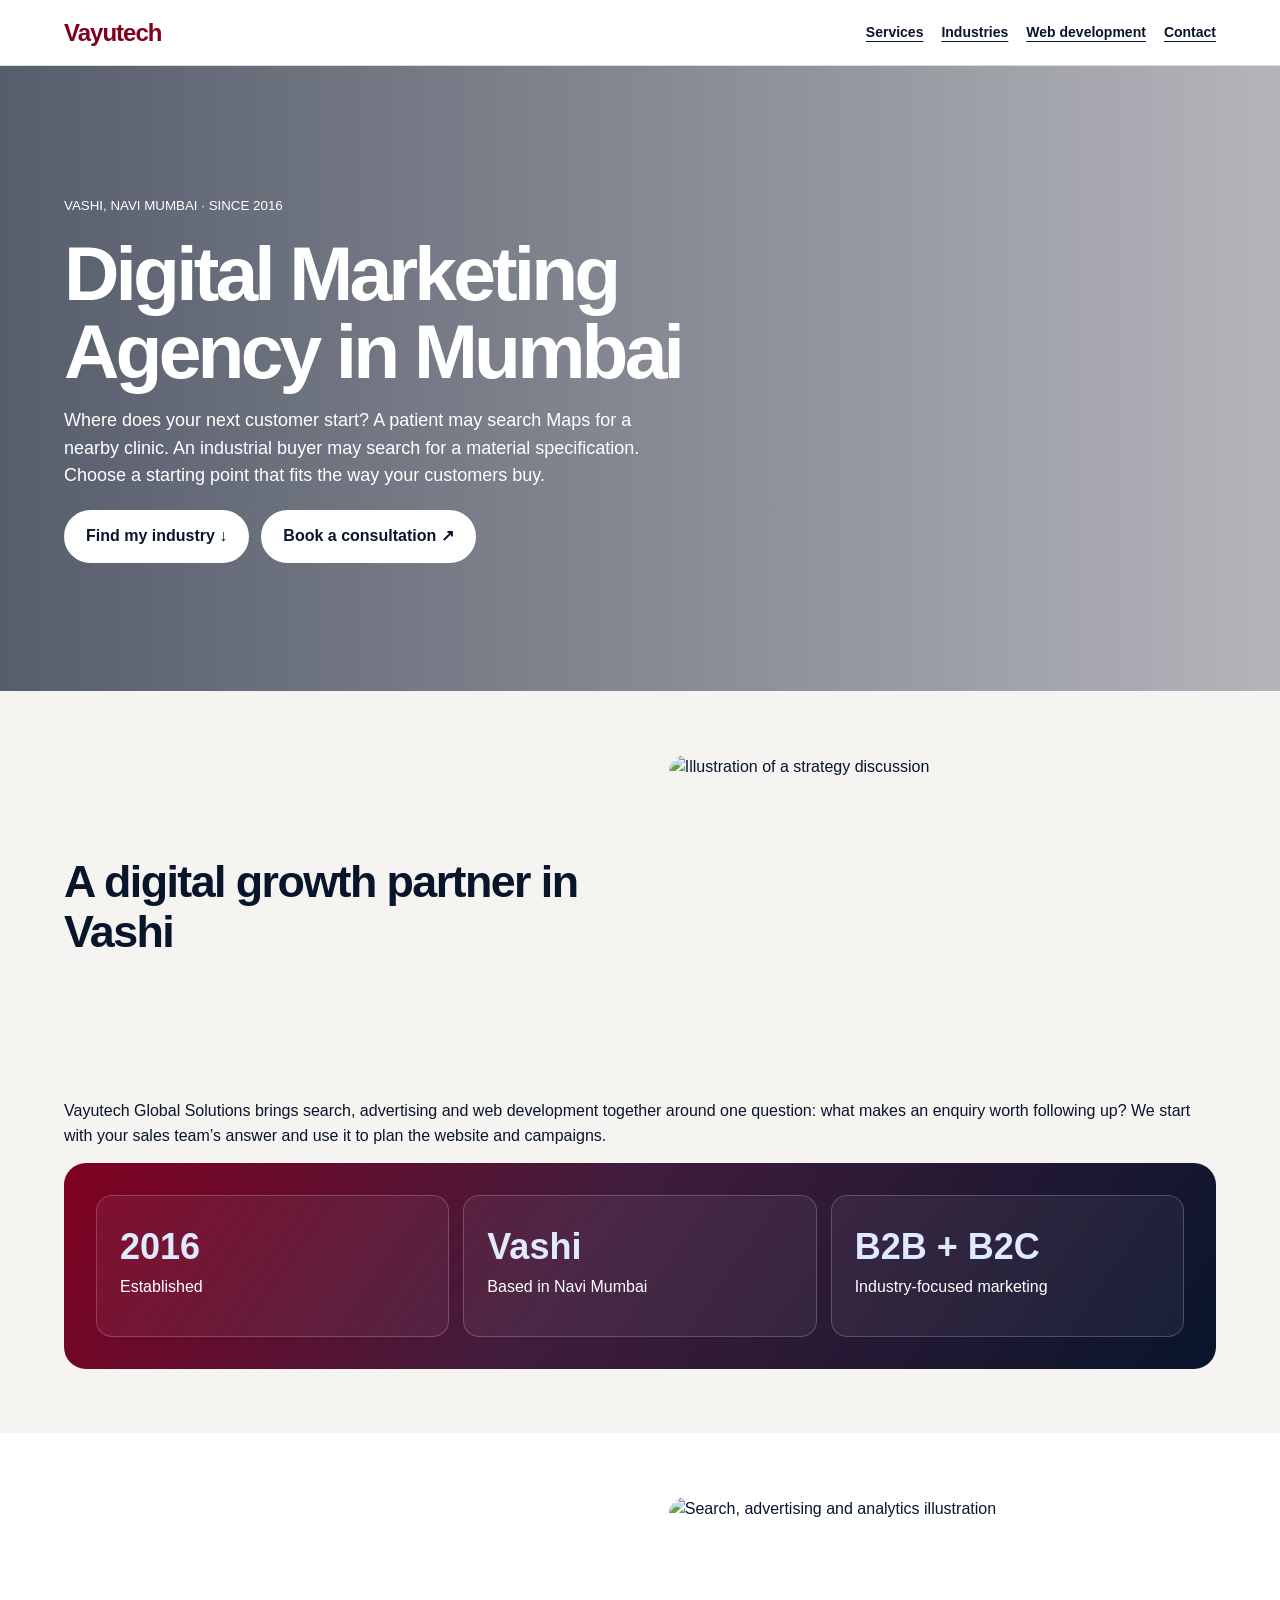
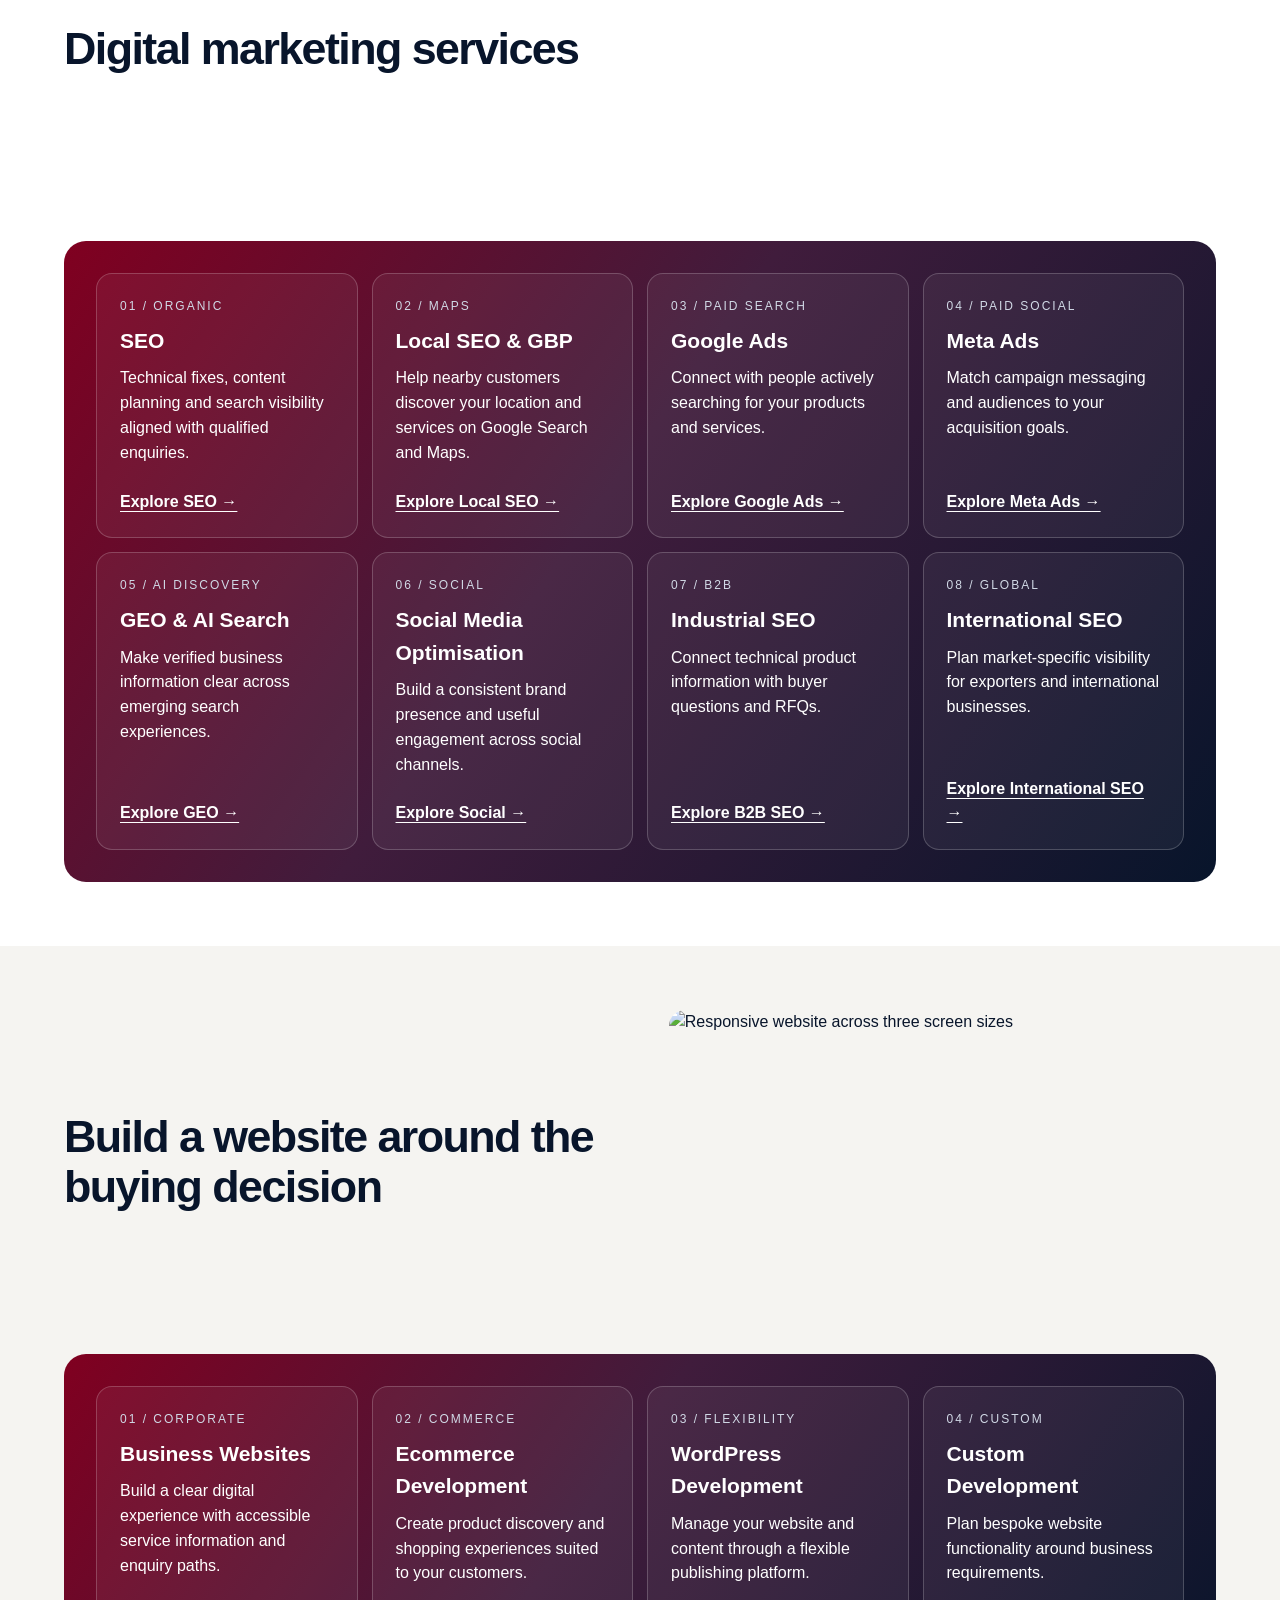
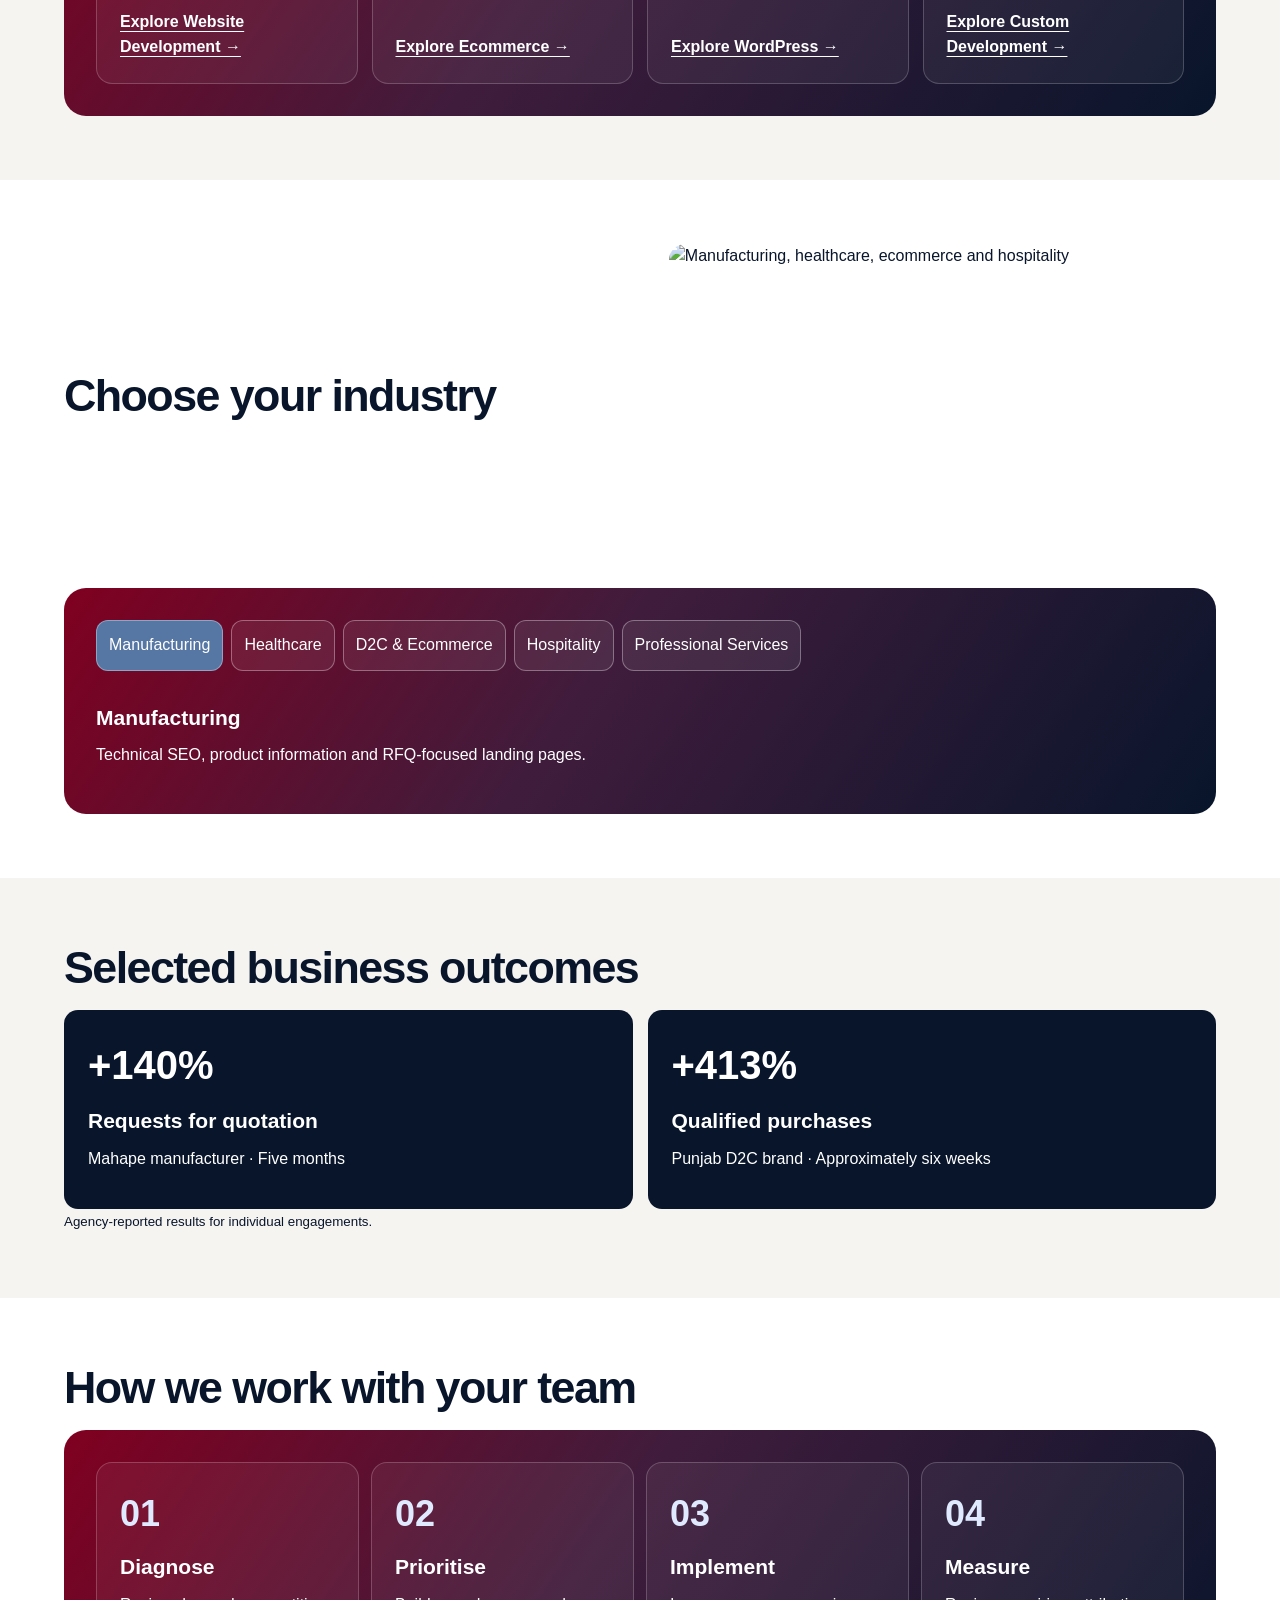
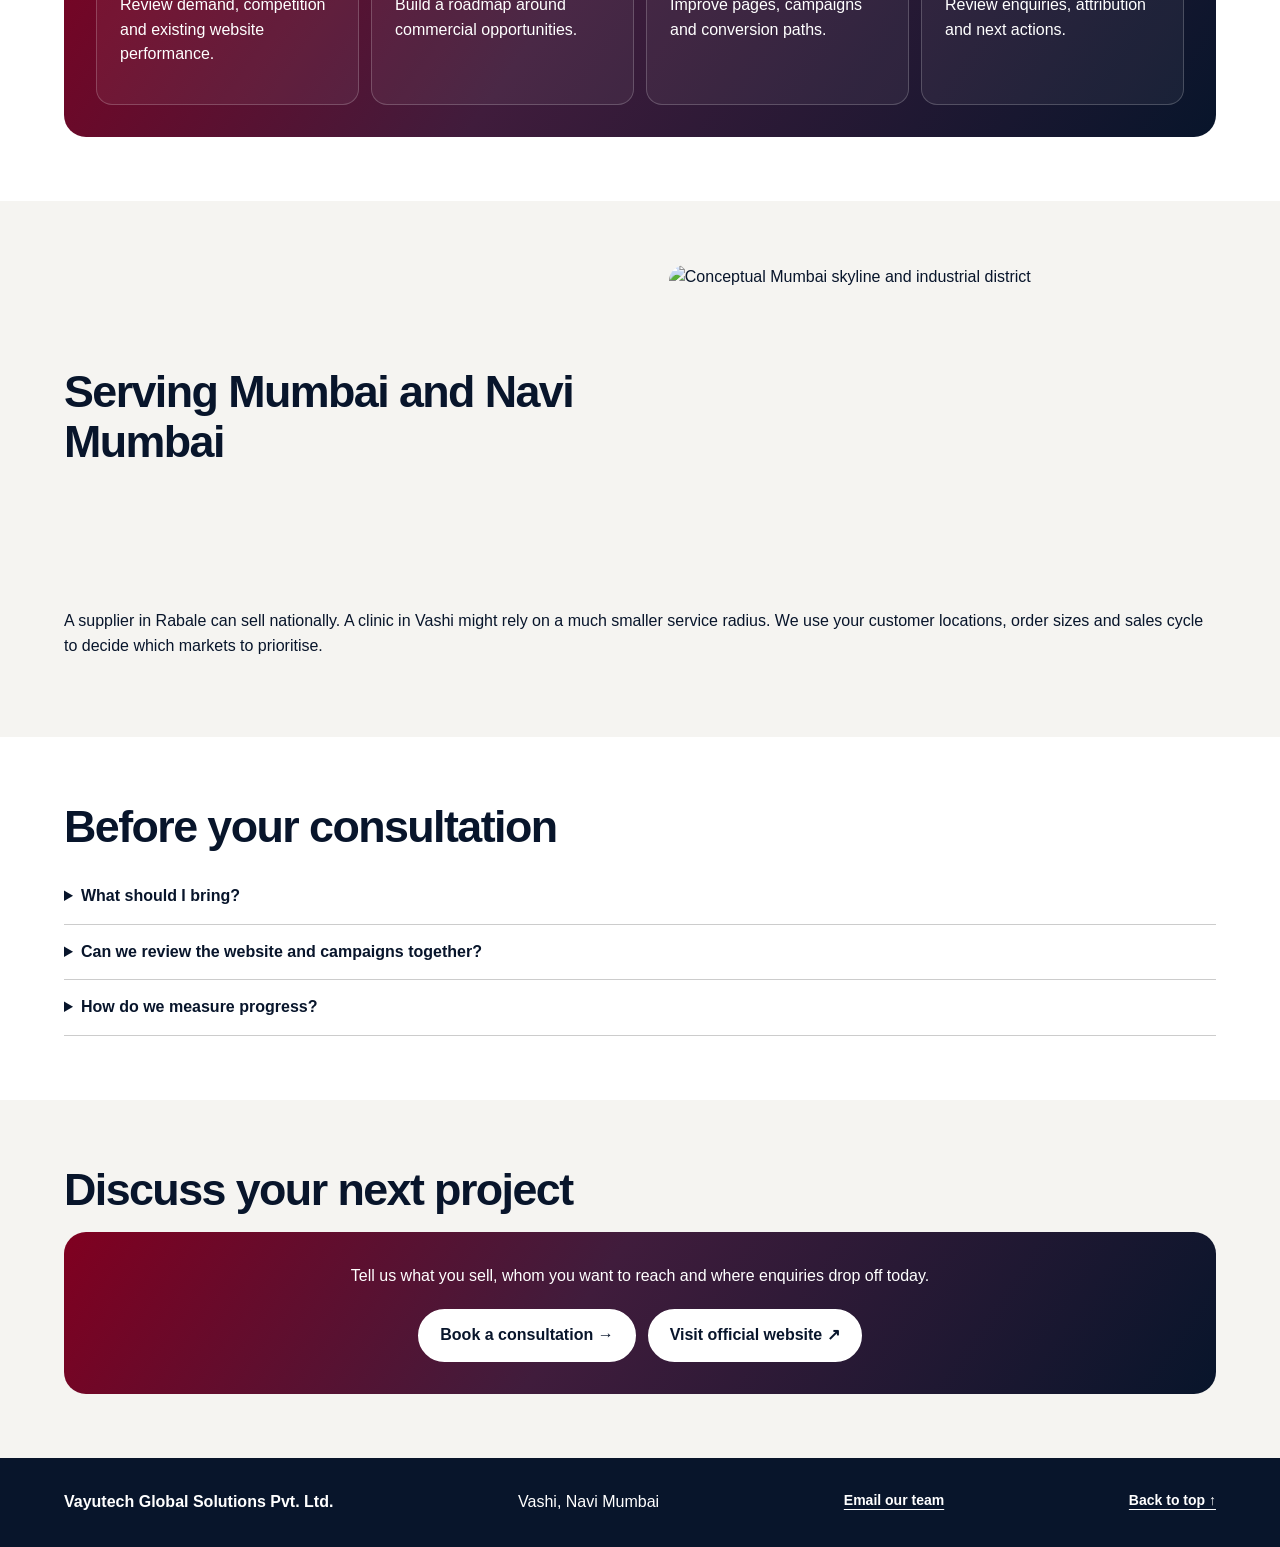
==== index.html @ dc941e93 "Add files via upload" ====
<!doctype html><html lang="en-IN"><head><meta charset="utf-8"><meta name="viewport" content="width=device-width,initial-scale=1"><title>Digital Marketing Agency in Mumbai | Vayutech Business Guide</title><meta name="description" content="Choose SEO, local search, paid campaigns or website development for your Mumbai business. Explore a practical industry guide from Vayutech in Vashi."><link rel="canonical" href="https://vayutech-global-solutions.github.io/digital-marketing-agency-mumbai/"><meta property="og:type" content="website"><meta property="og:url" content="https://vayutech-global-solutions.github.io/digital-marketing-agency-mumbai/"><meta property="og:title" content="Digital Marketing Agency in Mumbai | Vayutech Business Guide"><meta property="og:description" content="Choose SEO, local search, paid campaigns or website development for your Mumbai business. Explore a practical industry guide from Vayutech in Vashi."><meta property="og:image" content="https://vayutech-global-solutions.github.io/digital-marketing-agency-mumbai/assets/skyline.webp"><link rel="stylesheet" href="style.css"><script type="application/ld+json">{"@context": "https://schema.org", "@graph": [{"@type": "Organization", "@id": "https://vayutechsolutions.com/#organization", "name": "Vayutech Global Solutions Pvt. Ltd.", "url": "https://vayutechsolutions.com/", "foundingDate": "2016"}, {"@type": "WebSite", "url": "https://vayutech-global-solutions.github.io/digital-marketing-agency-mumbai/", "name": "Vayutech Mumbai Business Guide", "publisher": {"@id": "https://vayutechsolutions.com/#organization"}}, {"@type": "Service", "name": "Digital marketing services", "provider": {"@id": "https://vayutechsolutions.com/#organization"}, "areaServed": ["Mumbai", "Navi Mumbai"]}]}</script><script defer src="main.js"></script></head><body id="top"><a class="skip" href="#main">Skip to content</a><header><div class="wrap nav"><a class="brand" href="#top">Vayutech</a><nav aria-label="Main navigation"><a href="#services">Services</a><a href="#industries">Industries</a><a href="#web">Web development</a><a href="#contact">Contact</a></nav></div></header><main id="main"><section class="hero"><div class="wrap"><small>VASHI, NAVI MUMBAI · SINCE 2016</small><h1>Digital Marketing Agency in Mumbai</h1><p>Where does your next customer start? A patient may search Maps for a nearby clinic. An industrial buyer may search for a material specification. Choose a starting point that fits the way your customers buy.</p><div class="actions"><a class="btn" href="#industries">Find my industry ↓</a><a class="btn" href="https://vayutechsolutions.com/contact/">Book a consultation ↗</a></div></div></section><section id="about"><div class="wrap"><div class="split"><h2>A digital growth partner in Vashi</h2><img class="photo" loading="lazy" src="assets/people.webp" alt="Illustration of a strategy discussion"></div><p>Vayutech Global Solutions brings search, advertising and web development together around one question: what makes an enquiry worth following up? We start with your sales team’s answer and use it to plan the website and campaigns.</p><div class="shell"><div class="grid"><div class="card"><span class="num" data-year="2016">2016</span><p>Established</p></div><div class="card"><span class="num">Vashi</span><p>Based in Navi Mumbai</p></div><div class="card"><span class="num">B2B + B2C</span><p>Industry-focused marketing</p></div></div></div></div></section><section id="services"><div class="wrap"><div class="split"><h2>Digital marketing services</h2><img class="photo" loading="lazy" src="assets/search.webp" alt="Search, advertising and analytics illustration"></div><div class="shell"><div class="grid"><article class="card"><span class="tag">01 / ORGANIC</span><h3>SEO</h3><p>Technical fixes, content planning and search visibility aligned with qualified enquiries.</p><a href="https://vayutechsolutions.com/seo-company-in-mumbai/" target="_blank" rel="noopener">Explore SEO →</a></article><article class="card"><span class="tag">02 / MAPS</span><h3>Local SEO &amp; GBP</h3><p>Help nearby customers discover your location and services on Google Search and Maps.</p><a href="https://vayutechsolutions.com/local-seo-company-in-mumbai/" target="_blank" rel="noopener">Explore Local SEO →</a></article><article class="card"><span class="tag">03 / PAID SEARCH</span><h3>Google Ads</h3><p>Connect with people actively searching for your products and services.</p><a href="https://vayutechsolutions.com/google-ads-agency-in-mumbai/" target="_blank" rel="noopener">Explore Google Ads →</a></article><article class="card"><span class="tag">04 / PAID SOCIAL</span><h3>Meta Ads</h3><p>Match campaign messaging and audiences to your acquisition goals.</p><a href="https://vayutechsolutions.com/meta-ads-agency-in-mumbai/" target="_blank" rel="noopener">Explore Meta Ads →</a></article><article class="card"><span class="tag">05 / AI DISCOVERY</span><h3>GEO &amp; AI Search</h3><p>Make verified business information clear across emerging search experiences.</p><a href="https://vayutechsolutions.com/geo-agency-in-mumbai/" target="_blank" rel="noopener">Explore GEO →</a></article><article class="card"><span class="tag">06 / SOCIAL</span><h3>Social Media Optimisation</h3><p>Build a consistent brand presence and useful engagement across social channels.</p><a href="https://vayutechsolutions.com/social-media-optimisation-agency-in-mumbai/" target="_blank" rel="noopener">Explore Social →</a></article><article class="card"><span class="tag">07 / B2B</span><h3>Industrial SEO</h3><p>Connect technical product information with buyer questions and RFQs.</p><a href="https://vayutechsolutions.com/b2b-seo-company-in-mumbai/" target="_blank" rel="noopener">Explore B2B SEO →</a></article><article class="card"><span class="tag">08 / GLOBAL</span><h3>International SEO</h3><p>Plan market-specific visibility for exporters and international businesses.</p><a href="https://vayutechsolutions.com/international-seo-company-in-mumbai/" target="_blank" rel="noopener">Explore International SEO →</a></article></div></div></div></section><section id="web"><div class="wrap"><div class="split"><h2>Build a website around the buying decision</h2><img class="photo" loading="lazy" src="assets/web.webp" alt="Responsive website across three screen sizes"></div><div class="shell"><div class="grid"><article class="card"><span class="tag">01 / CORPORATE</span><h3>Business Websites</h3><p>Build a clear digital experience with accessible service information and enquiry paths.</p><a href="https://vayutechsolutions.com/website-development-company-in-mumbai/" target="_blank" rel="noopener">Explore Website Development →</a></article><article class="card"><span class="tag">02 / COMMERCE</span><h3>Ecommerce Development</h3><p>Create product discovery and shopping experiences suited to your customers.</p><a href="https://vayutechsolutions.com/ecommerce-website-development-company-mumbai/" target="_blank" rel="noopener">Explore Ecommerce →</a></article><article class="card"><span class="tag">03 / FLEXIBILITY</span><h3>WordPress Development</h3><p>Manage your website and content through a flexible publishing platform.</p><a href="https://vayutechsolutions.com/wordpress-website-development-company-mumbai/" target="_blank" rel="noopener">Explore WordPress →</a></article><article class="card"><span class="tag">04 / CUSTOM</span><h3>Custom Development</h3><p>Plan bespoke website functionality around business requirements.</p><a href="https://vayutechsolutions.com/custom-website-development-company-mumbai/" target="_blank" rel="noopener">Explore Custom Development →</a></article></div></div></div></section><section id="industries"><div class="wrap"><div class="split"><h2>Choose your industry</h2><img class="photo" loading="lazy" src="assets/industry.webp" alt="Manufacturing, healthcare, ecommerce and hospitality"></div><section class="shell"><div class="tabs"><button type="button" aria-pressed="true" data-i="0">Manufacturing</button><button type="button" aria-pressed="false" data-i="1">Healthcare</button><button type="button" aria-pressed="false" data-i="2">D2C &amp; Ecommerce</button><button type="button" aria-pressed="false" data-i="3">Hospitality</button><button type="button" aria-pressed="false" data-i="4">Professional Services</button></div><div class="panel" aria-live="polite"><h3 id="heading">Manufacturing</h3><p id="detail">Technical SEO, product information and RFQ-focused landing pages.</p></div></section></div></section><section id="results"><div class="wrap"><h2>Selected business outcomes</h2><div class="results"><article><strong>+140%</strong><h3>Requests for quotation</h3><p>Mahape manufacturer · Five months</p></article><article><strong>+413%</strong><h3>Qualified purchases</h3><p>Punjab D2C brand · Approximately six weeks</p></article></div><small>Agency-reported results for individual engagements.</small></div></section><section id="process"><div class="wrap"><h2>How we work with your team</h2><div class="shell"><div class="steps"><div class="card"><span class="num">01</span><h3>Diagnose</h3><p>Review demand, competition and existing website performance.</p></div><div class="card"><span class="num">02</span><h3>Prioritise</h3><p>Build a roadmap around commercial opportunities.</p></div><div class="card"><span class="num">03</span><h3>Implement</h3><p>Improve pages, campaigns and conversion paths.</p></div><div class="card"><span class="num">04</span><h3>Measure</h3><p>Review enquiries, attribution and next actions.</p></div></div></div></div></section><section id="local"><div class="wrap"><div class="split"><h2>Serving Mumbai and Navi Mumbai</h2><img class="photo" loading="lazy" src="assets/region.webp" alt="Conceptual Mumbai skyline and industrial district"></div><p>A supplier in Rabale can sell nationally. A clinic in Vashi might rely on a much smaller service radius. We use your customer locations, order sizes and sales cycle to decide which markets to prioritise.</p></div></section><section id="faq"><div class="wrap"><h2>Before your consultation</h2><details><summary>What should I bring?</summary><p>Your website, target market and examples of good and poor enquiries help us identify gaps in your current approach.</p></details><details><summary>Can we review the website and campaigns together?</summary><p>Yes. We can trace a customer journey from the first search to the landing page, enquiry form and sales follow-up.</p></details><details><summary>How do we measure progress?</summary><p>Agree a baseline and timeframe. Track booked appointments, qualified RFQs or purchases alongside channel costs.</p></details></div></section><section id="contact"><div class="wrap"><h2>Discuss your next project</h2><div class="shell closing"><p>Tell us what you sell, whom you want to reach and where enquiries drop off today.</p><div class="actions"><a class="btn" href="https://vayutechsolutions.com/contact/">Book a consultation →</a><a class="btn" href="https://vayutechsolutions.com/">Visit official website ↗</a></div></div></div></section></main><footer><div class="wrap"><b>Vayutech Global Solutions Pvt. Ltd.</b><span>Vashi, Navi Mumbai</span><a href="mailto:info@vayutechsolutions.com">Email our team</a><a href="#top">Back to top ↑</a></div></footer></body></html>
---- style.css ----
*{box-sizing:border-box}body{margin:0;font:16px/1.55 Arial,sans-serif;color:#fff}.shell{padding:clamp(16px,3vw,32px);border-radius:22px;background:linear-gradient(125deg,#800020,#401c3c 45%,#08152b);overflow:hidden}.grid{display:grid;grid-template-columns:repeat(auto-fit,minmax(min(100%,230px),1fr));gap:14px}.card{padding:23px;border:1px solid #ffffff33;background:#ffffff0e;border-radius:16px;transition:transform .25s,background .25s;display:flex;flex-direction:column}.card:hover,.card:focus-within{transform:translateY(-4px);background:#5676a344}.num{font-size:36px;font-weight:800;color:#e0eaff}.tag{font-size:12px;letter-spacing:2px;color:#d1d9e6}h3{font-size:21px;margin:9px 0}p{margin:0 0 14px;color:#e5e9f1}a{color:white;font-weight:bold;text-underline-offset:4px}.card a{margin-top:auto}a:focus-visible,button:focus-visible{outline:3px solid #fff;outline-offset:3px}button{font:inherit;color:#fff;background:#ffffff12;border:1px solid #ffffff55;border-radius:12px;padding:12px;cursor:pointer}button[aria-pressed=true]{background:#5676a3}.tabs{display:flex;flex-wrap:wrap;gap:8px}.panel{padding:22px 0 0}.cta{text-align:center;padding:36px}.cta a{display:inline-block;background:white;color:#08152b;padding:12px 22px;border-radius:10px;text-decoration:none}.steps{display:grid;grid-template-columns:repeat(auto-fit,minmax(min(100%,180px),1fr));gap:12px}@media(prefers-reduced-motion:reduce){*{transition:none!important;animation:none!important}}
:root{--navy:#08152b;--wine:#800020;--wash:#f5f4f1}html{scroll-behavior:smooth;scroll-padding-top:85px}body{color:var(--navy);font-family:Inter,Arial,sans-serif}body>header{position:sticky;top:0;background:white;z-index:4;box-shadow:0 1px 0 #ddd}.wrap{width:min(1160px,90%);margin:auto}.nav,nav,.actions{display:flex;align-items:center;gap:18px;flex-wrap:wrap}.nav{justify-content:space-between;padding:14px 0}.brand{color:var(--wine);font-size:24px;letter-spacing:-1px;text-decoration:none;font-weight:900}nav a,footer a{font-size:14px;color:inherit}.hero{background:linear-gradient(90deg,#091328af,#10112450),url(assets/skyline.webp) center/cover;color:white;padding:clamp(65px,10vw,150px) 0}.hero h1{max-width:800px;font-size:clamp(44px,6vw,83px);line-height:1.02;letter-spacing:-.05em;margin:16px 0}.hero p{max-width:620px;font-size:18px}.actions{gap:12px;margin:20px 0 0}.btn,.cta a{display:inline-block;background:white;color:var(--navy);border:2px solid white;border-radius:30px;text-decoration:none;padding:12px 20px}.btn:hover,.btn:focus-visible,.cta a:hover{background:linear-gradient(120deg,#800020,#08152b);color:white}main>section:not(.hero){padding:clamp(36px,5vw,70px) 0}main>section:nth-child(even){background:var(--wash)}h2{font-size:clamp(28px,3.5vw,46px);line-height:1.12;letter-spacing:-.035em;margin:0 0 18px}p{color:inherit}.shell{color:white}.split{display:grid;grid-template-columns:1fr 1fr;align-items:center;gap:5%;margin-bottom:24px}.photo{width:100%;height:clamp(200px,25vw,340px);object-fit:cover;border-radius:16px}.shell .grid{grid-template-columns:repeat(4,minmax(0,1fr))}.shell .grid:has(>:last-child:nth-child(3)){grid-template-columns:repeat(3,1fr)}.shell .card a{padding-top:10px}.results{display:flex;flex-wrap:wrap;gap:15px}.results article{flex:1 1 220px;background:#08152b;color:white;padding:24px;border-radius:14px}.results strong{font-size:40px}summary{cursor:pointer;font-weight:bold}details{padding:15px 0;border-bottom:1px solid #ccc}details p{margin-top:12px}.closing{text-align:center}.closing .actions{justify-content:center}footer{background:var(--navy);color:white;padding:32px 0}footer .wrap{display:flex;justify-content:space-between;gap:18px;flex-wrap:wrap}.skip{position:fixed;left:1rem;top:-100px;background:white;color:#08152b;padding:10px;z-index:5}.skip:focus{top:5px}a:focus-visible,summary:focus-visible{outline:3px solid #648abd;outline-offset:3px}@media(max-width:900px){.shell .grid{grid-template-columns:repeat(2,minmax(0,1fr))}}@media(max-width:620px){body>header{position:static}.nav{gap:6px}nav{gap:12px}.split,.shell .grid,.shell .grid:has(>:last-child:nth-child(3)){grid-template-columns:1fr}.split{gap:15px}.hero{background-position:65% center}}@media(prefers-reduced-motion:reduce){html{scroll-behavior:auto}}
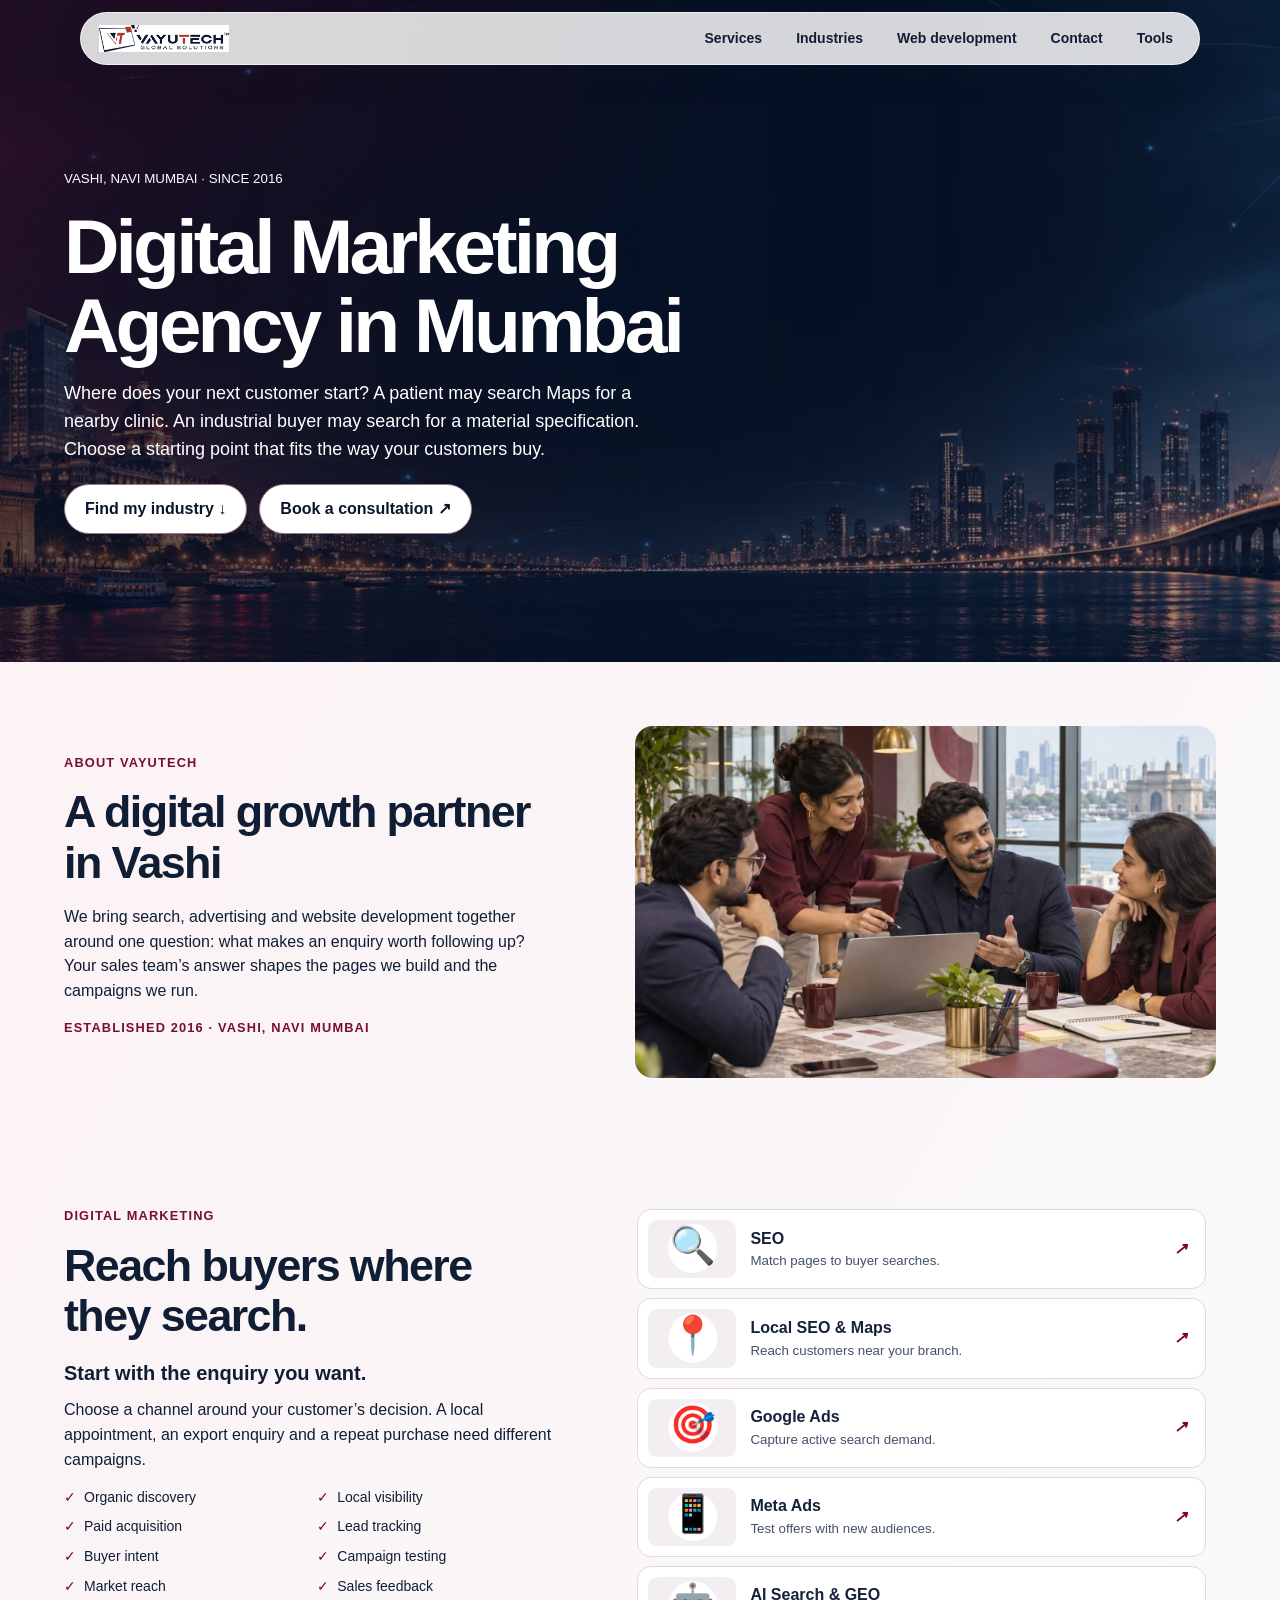
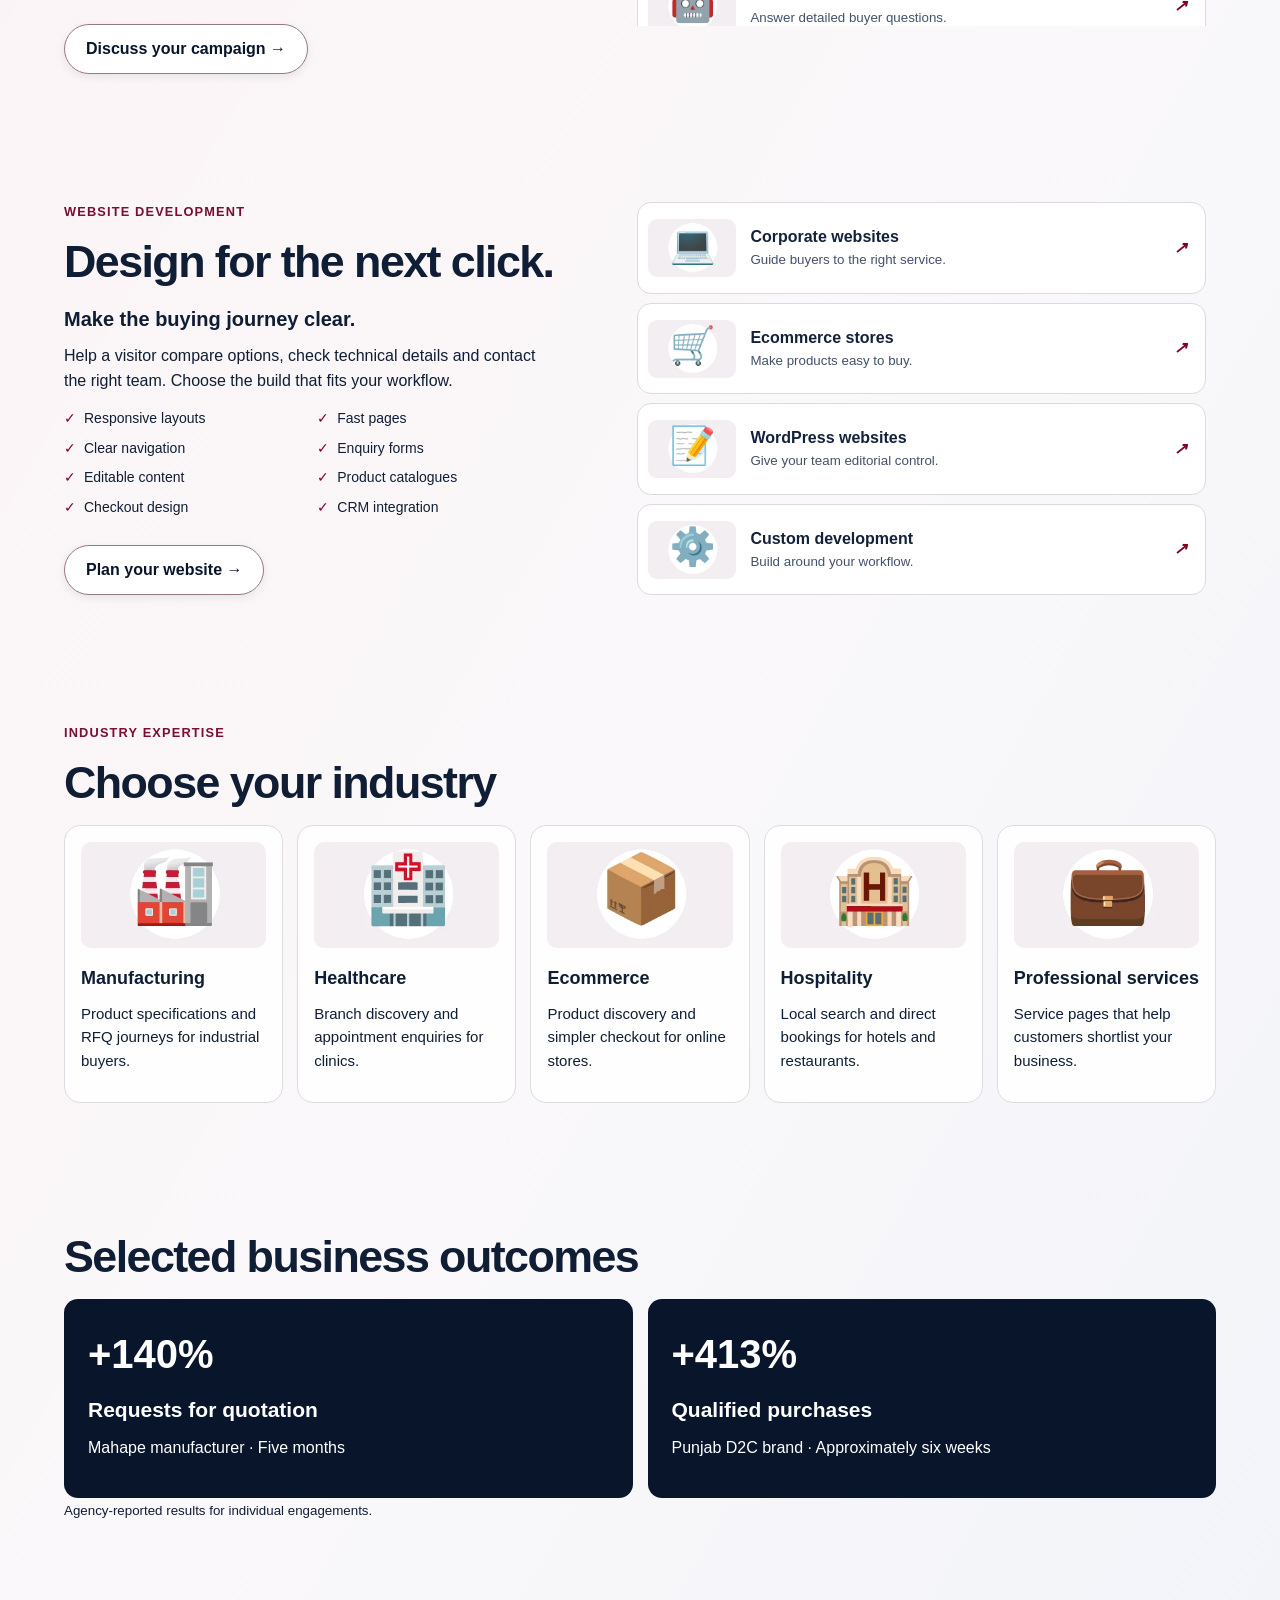
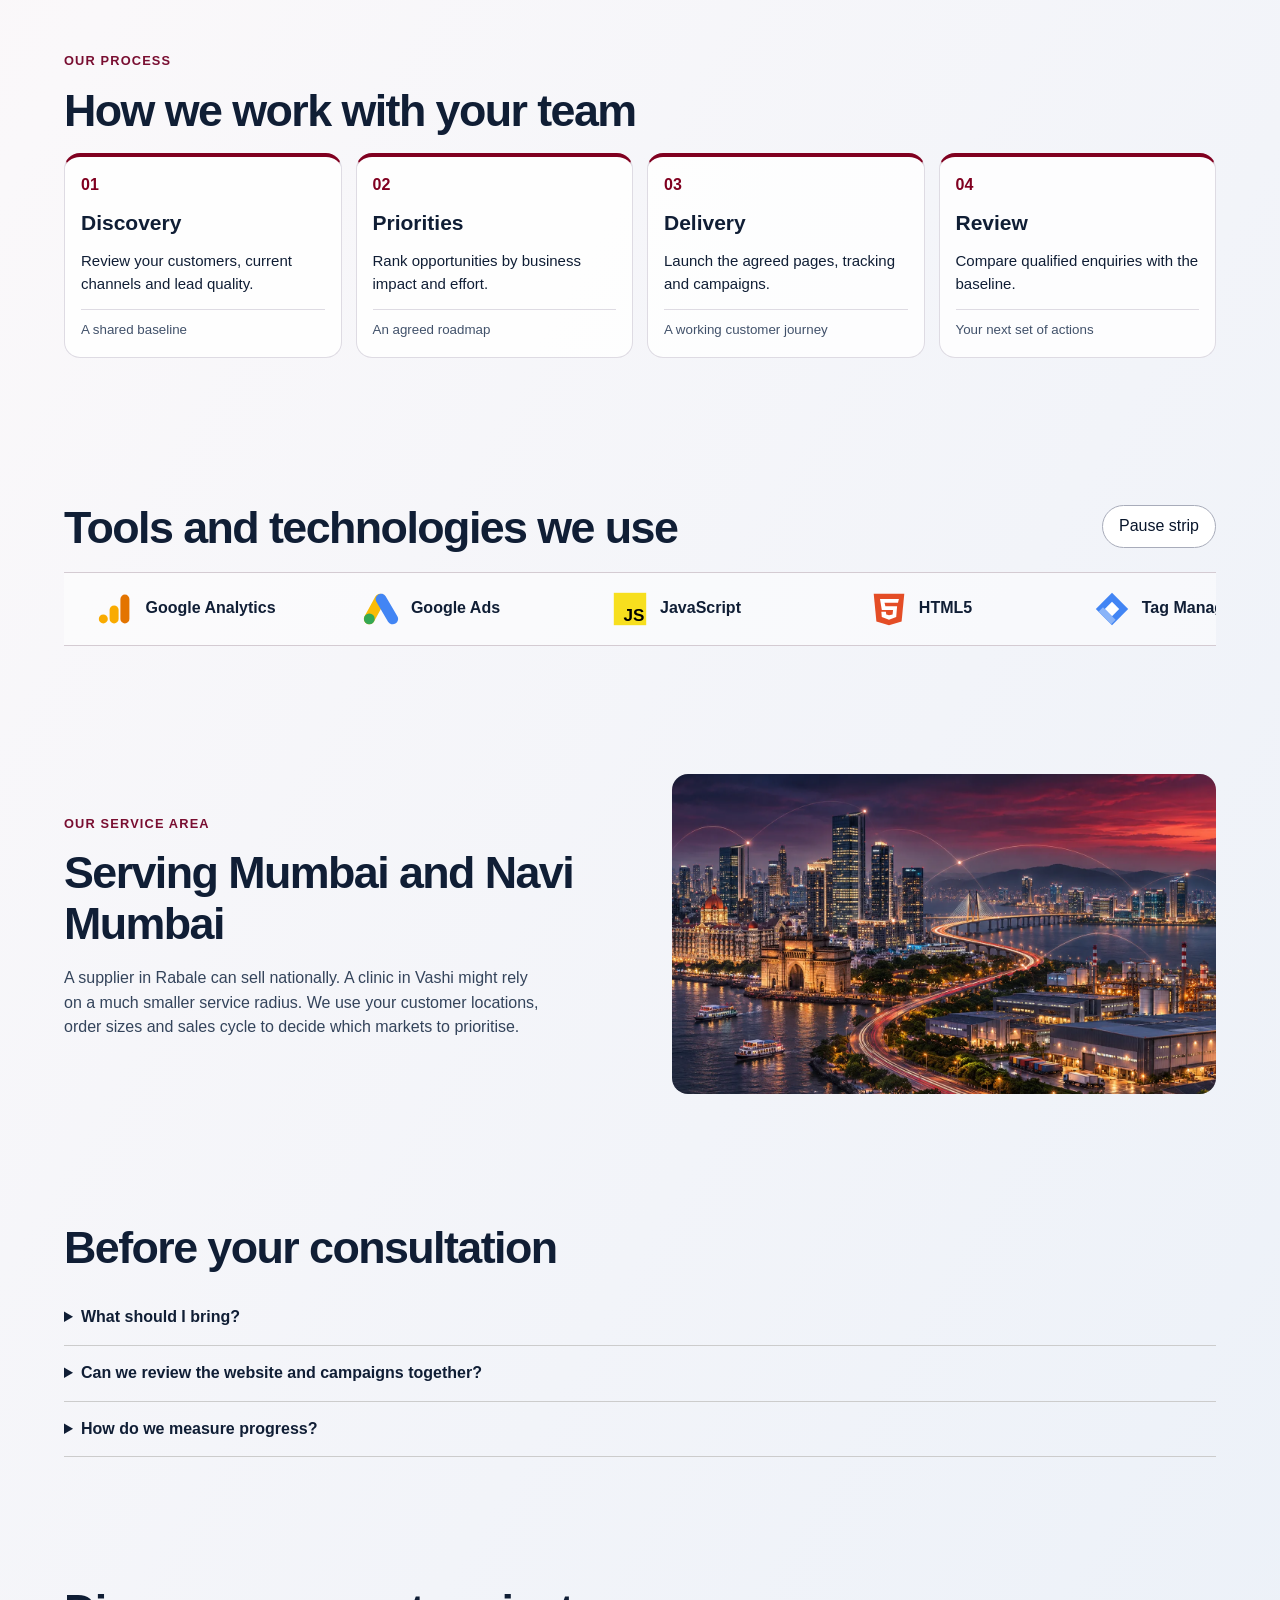
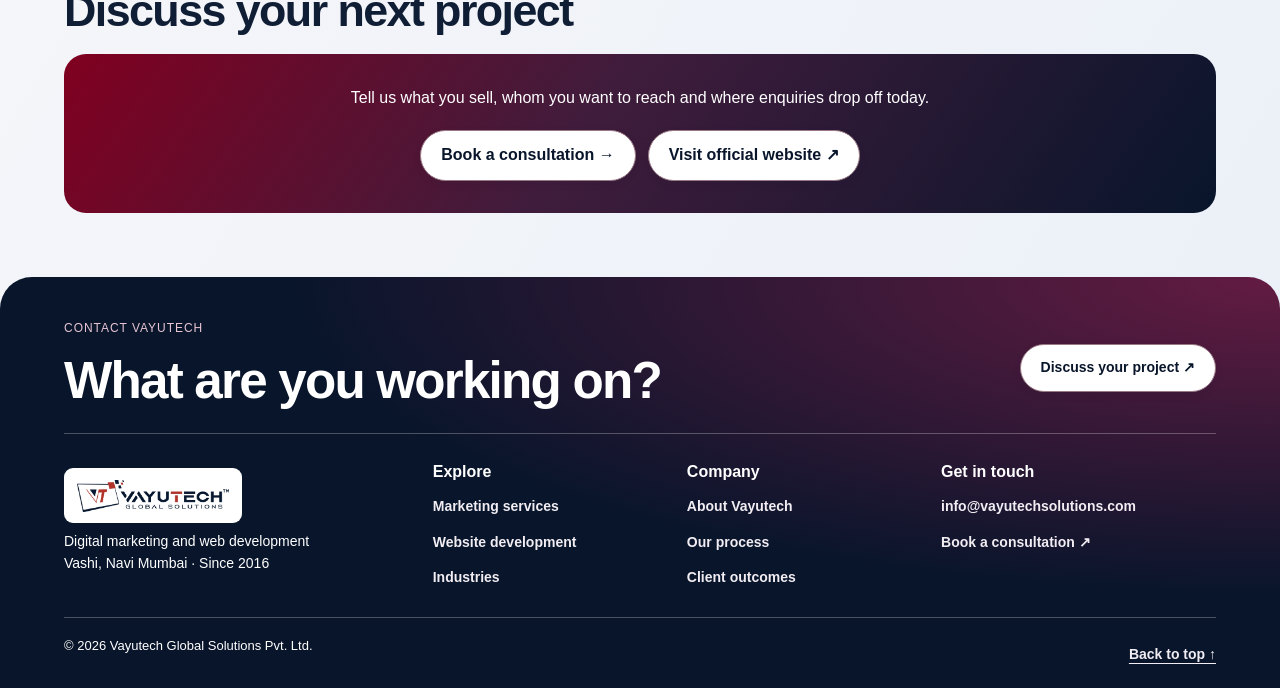
==== commit 87ad84c0: "Add files via upload" ====
--- a/index.html
+++ b/index.html
@@ -1 +1,2 @@
-<!doctype html><html lang="en-IN"><head><meta charset="utf-8"><meta name="viewport" content="width=device-width,initial-scale=1"><title>Digital Marketing Agency in Mumbai | Vayutech Business Guide</title><meta name="description" content="Choose SEO, local search, paid campaigns or website development for your Mumbai business. Explore a practical industry guide from Vayutech in Vashi."><link rel="canonical" href="https://vayutech-global-solutions.github.io/digital-marketing-agency-mumbai/"><meta property="og:type" content="website"><meta property="og:url" content="https://vayutech-global-solutions.github.io/digital-marketing-agency-mumbai/"><meta property="og:title" content="Digital Marketing Agency in Mumbai | Vayutech Business Guide"><meta property="og:description" content="Choose SEO, local search, paid campaigns or website development for your Mumbai business. Explore a practical industry guide from Vayutech in Vashi."><meta property="og:image" content="https://vayutech-global-solutions.github.io/digital-marketing-agency-mumbai/assets/skyline.webp"><link rel="stylesheet" href="style.css"><script type="application/ld+json">{"@context": "https://schema.org", "@graph": [{"@type": "Organization", "@id": "https://vayutechsolutions.com/#organization", "name": "Vayutech Global Solutions Pvt. Ltd.", "url": "https://vayutechsolutions.com/", "foundingDate": "2016"}, {"@type": "WebSite", "url": "https://vayutech-global-solutions.github.io/digital-marketing-agency-mumbai/", "name": "Vayutech Mumbai Business Guide", "publisher": {"@id": "https://vayutechsolutions.com/#organization"}}, {"@type": "Service", "name": "Digital marketing services", "provider": {"@id": "https://vayutechsolutions.com/#organization"}, "areaServed": ["Mumbai", "Navi Mumbai"]}]}</script><script defer src="main.js"></script></head><body id="top"><a class="skip" href="#main">Skip to content</a><header><div class="wrap nav"><a class="brand" href="#top">Vayutech</a><nav aria-label="Main navigation"><a href="#services">Services</a><a href="#industries">Industries</a><a href="#web">Web development</a><a href="#contact">Contact</a></nav></div></header><main id="main"><section class="hero"><div class="wrap"><small>VASHI, NAVI MUMBAI · SINCE 2016</small><h1>Digital Marketing Agency in Mumbai</h1><p>Where does your next customer start? A patient may search Maps for a nearby clinic. An industrial buyer may search for a material specification. Choose a starting point that fits the way your customers buy.</p><div class="actions"><a class="btn" href="#industries">Find my industry ↓</a><a class="btn" href="https://vayutechsolutions.com/contact/">Book a consultation ↗</a></div></div></section><section id="about"><div class="wrap"><div class="split"><h2>A digital growth partner in Vashi</h2><img class="photo" loading="lazy" src="assets/people.webp" alt="Illustration of a strategy discussion"></div><p>Vayutech Global Solutions brings search, advertising and web development together around one question: what makes an enquiry worth following up? We start with your sales team’s answer and use it to plan the website and campaigns.</p><div class="shell"><div class="grid"><div class="card"><span class="num" data-year="2016">2016</span><p>Established</p></div><div class="card"><span class="num">Vashi</span><p>Based in Navi Mumbai</p></div><div class="card"><span class="num">B2B + B2C</span><p>Industry-focused marketing</p></div></div></div></div></section><section id="services"><div class="wrap"><div class="split"><h2>Digital marketing services</h2><img class="photo" loading="lazy" src="assets/search.webp" alt="Search, advertising and analytics illustration"></div><div class="shell"><div class="grid"><article class="card"><span class="tag">01 / ORGANIC</span><h3>SEO</h3><p>Technical fixes, content planning and search visibility aligned with qualified enquiries.</p><a href="https://vayutechsolutions.com/seo-company-in-mumbai/" target="_blank" rel="noopener">Explore SEO →</a></article><article class="card"><span class="tag">02 / MAPS</span><h3>Local SEO &amp; GBP</h3><p>Help nearby customers discover your location and services on Google Search and Maps.</p><a href="https://vayutechsolutions.com/local-seo-company-in-mumbai/" target="_blank" rel="noopener">Explore Local SEO →</a></article><article class="card"><span class="tag">03 / PAID SEARCH</span><h3>Google Ads</h3><p>Connect with people actively searching for your products and services.</p><a href="https://vayutechsolutions.com/google-ads-agency-in-mumbai/" target="_blank" rel="noopener">Explore Google Ads →</a></article><article class="card"><span class="tag">04 / PAID SOCIAL</span><h3>Meta Ads</h3><p>Match campaign messaging and audiences to your acquisition goals.</p><a href="https://vayutechsolutions.com/meta-ads-agency-in-mumbai/" target="_blank" rel="noopener">Explore Meta Ads →</a></article><article class="card"><span class="tag">05 / AI DISCOVERY</span><h3>GEO &amp; AI Search</h3><p>Make verified business information clear across emerging search experiences.</p><a href="https://vayutechsolutions.com/geo-agency-in-mumbai/" target="_blank" rel="noopener">Explore GEO →</a></article><article class="card"><span class="tag">06 / SOCIAL</span><h3>Social Media Optimisation</h3><p>Build a consistent brand presence and useful engagement across social channels.</p><a href="https://vayutechsolutions.com/social-media-optimisation-agency-in-mumbai/" target="_blank" rel="noopener">Explore Social →</a></article><article class="card"><span class="tag">07 / B2B</span><h3>Industrial SEO</h3><p>Connect technical product information with buyer questions and RFQs.</p><a href="https://vayutechsolutions.com/b2b-seo-company-in-mumbai/" target="_blank" rel="noopener">Explore B2B SEO →</a></article><article class="card"><span class="tag">08 / GLOBAL</span><h3>International SEO</h3><p>Plan market-specific visibility for exporters and international businesses.</p><a href="https://vayutechsolutions.com/international-seo-company-in-mumbai/" target="_blank" rel="noopener">Explore International SEO →</a></article></div></div></div></section><section id="web"><div class="wrap"><div class="split"><h2>Build a website around the buying decision</h2><img class="photo" loading="lazy" src="assets/web.webp" alt="Responsive website across three screen sizes"></div><div class="shell"><div class="grid"><article class="card"><span class="tag">01 / CORPORATE</span><h3>Business Websites</h3><p>Build a clear digital experience with accessible service information and enquiry paths.</p><a href="https://vayutechsolutions.com/website-development-company-in-mumbai/" target="_blank" rel="noopener">Explore Website Development →</a></article><article class="card"><span class="tag">02 / COMMERCE</span><h3>Ecommerce Development</h3><p>Create product discovery and shopping experiences suited to your customers.</p><a href="https://vayutechsolutions.com/ecommerce-website-development-company-mumbai/" target="_blank" rel="noopener">Explore Ecommerce →</a></article><article class="card"><span class="tag">03 / FLEXIBILITY</span><h3>WordPress Development</h3><p>Manage your website and content through a flexible publishing platform.</p><a href="https://vayutechsolutions.com/wordpress-website-development-company-mumbai/" target="_blank" rel="noopener">Explore WordPress →</a></article><article class="card"><span class="tag">04 / CUSTOM</span><h3>Custom Development</h3><p>Plan bespoke website functionality around business requirements.</p><a href="https://vayutechsolutions.com/custom-website-development-company-mumbai/" target="_blank" rel="noopener">Explore Custom Development →</a></article></div></div></div></section><section id="industries"><div class="wrap"><div class="split"><h2>Choose your industry</h2><img class="photo" loading="lazy" src="assets/industry.webp" alt="Manufacturing, healthcare, ecommerce and hospitality"></div><section class="shell"><div class="tabs"><button type="button" aria-pressed="true" data-i="0">Manufacturing</button><button type="button" aria-pressed="false" data-i="1">Healthcare</button><button type="button" aria-pressed="false" data-i="2">D2C &amp; Ecommerce</button><button type="button" aria-pressed="false" data-i="3">Hospitality</button><button type="button" aria-pressed="false" data-i="4">Professional Services</button></div><div class="panel" aria-live="polite"><h3 id="heading">Manufacturing</h3><p id="detail">Technical SEO, product information and RFQ-focused landing pages.</p></div></section></div></section><section id="results"><div class="wrap"><h2>Selected business outcomes</h2><div class="results"><article><strong>+140%</strong><h3>Requests for quotation</h3><p>Mahape manufacturer · Five months</p></article><article><strong>+413%</strong><h3>Qualified purchases</h3><p>Punjab D2C brand · Approximately six weeks</p></article></div><small>Agency-reported results for individual engagements.</small></div></section><section id="process"><div class="wrap"><h2>How we work with your team</h2><div class="shell"><div class="steps"><div class="card"><span class="num">01</span><h3>Diagnose</h3><p>Review demand, competition and existing website performance.</p></div><div class="card"><span class="num">02</span><h3>Prioritise</h3><p>Build a roadmap around commercial opportunities.</p></div><div class="card"><span class="num">03</span><h3>Implement</h3><p>Improve pages, campaigns and conversion paths.</p></div><div class="card"><span class="num">04</span><h3>Measure</h3><p>Review enquiries, attribution and next actions.</p></div></div></div></div></section><section id="local"><div class="wrap"><div class="split"><h2>Serving Mumbai and Navi Mumbai</h2><img class="photo" loading="lazy" src="assets/region.webp" alt="Conceptual Mumbai skyline and industrial district"></div><p>A supplier in Rabale can sell nationally. A clinic in Vashi might rely on a much smaller service radius. We use your customer locations, order sizes and sales cycle to decide which markets to prioritise.</p></div></section><section id="faq"><div class="wrap"><h2>Before your consultation</h2><details><summary>What should I bring?</summary><p>Your website, target market and examples of good and poor enquiries help us identify gaps in your current approach.</p></details><details><summary>Can we review the website and campaigns together?</summary><p>Yes. We can trace a customer journey from the first search to the landing page, enquiry form and sales follow-up.</p></details><details><summary>How do we measure progress?</summary><p>Agree a baseline and timeframe. Track booked appointments, qualified RFQs or purchases alongside channel costs.</p></details></div></section><section id="contact"><div class="wrap"><h2>Discuss your next project</h2><div class="shell closing"><p>Tell us what you sell, whom you want to reach and where enquiries drop off today.</p><div class="actions"><a class="btn" href="https://vayutechsolutions.com/contact/">Book a consultation →</a><a class="btn" href="https://vayutechsolutions.com/">Visit official website ↗</a></div></div></div></section></main><footer><div class="wrap"><b>Vayutech Global Solutions Pvt. Ltd.</b><span>Vashi, Navi Mumbai</span><a href="mailto:info@vayutechsolutions.com">Email our team</a><a href="#top">Back to top ↑</a></div></footer></body></html>+<!doctype html>
+<html lang="en-IN"><head><meta charset="utf-8"><meta name="viewport" content="width=device-width,initial-scale=1"><title>Digital Marketing Agency in Mumbai | Vayutech Business Guide</title><meta name="description" content="Choose SEO, local search, paid campaigns or website development for your Mumbai business. Explore a practical industry guide from Vayutech in Vashi."><link rel="canonical" href="https://vayutech-global-solutions.github.io/digital-marketing-agency-mumbai/"><meta property="og:type" content="website"><meta property="og:url" content="https://vayutech-global-solutions.github.io/digital-marketing-agency-mumbai/"><meta property="og:title" content="Digital Marketing Agency in Mumbai | Vayutech Business Guide"><meta property="og:description" content="Choose SEO, local search, paid campaigns or website development for your Mumbai business. Explore a practical industry guide from Vayutech in Vashi."><meta property="og:image" content="https://vayutech-global-solutions.github.io/digital-marketing-agency-mumbai/assets/skyline.webp"><link rel="stylesheet" href="style.css"><script type="application/ld+json">{"@context": "https://schema.org", "@graph": [{"@type": "Organization", "@id": "https://vayutechsolutions.com/#organization", "name": "Vayutech Global Solutions Pvt. Ltd.", "url": "https://vayutechsolutions.com/", "foundingDate": "2016"}, {"@type": "WebSite", "url": "https://vayutech-global-solutions.github.io/digital-marketing-agency-mumbai/", "name": "Vayutech Mumbai Business Guide", "publisher": {"@id": "https://vayutechsolutions.com/#organization"}}, {"@type": "Service", "name": "Digital marketing services", "provider": {"@id": "https://vayutechsolutions.com/#organization"}, "areaServed": ["Mumbai", "Navi Mumbai"]}]}</script><script defer src="main.js"></script></head><body id="top"><a class="skip" href="#main">Skip to content</a><header><div class="wrap nav"><a class="brand" href="#top"><img class="brand-logo" src="assets/vayutech-logo.webp" alt="Vayutech Global Solutions"></a><button id="menu-toggle" aria-expanded="false" aria-controls="site-menu" hidden>Menu ☰</button><nav aria-label="Main navigation" id="site-menu"><a href="#services">Services</a><a href="#industries">Industries</a><a href="#web">Web development</a><a href="#contact">Contact</a><a href="#tools">Tools</a></nav></div></header><main id="main"><section class="hero"><div class="wrap"><small>VASHI, NAVI MUMBAI · SINCE 2016</small><h1>Digital Marketing Agency in Mumbai</h1><p>Where does your next customer start? A patient may search Maps for a nearby clinic. An industrial buyer may search for a material specification. Choose a starting point that fits the way your customers buy.</p><div class="actions"><a class="btn" href="#industries">Find my industry ↓</a><a class="btn" href="https://vayutechsolutions.com/contact/">Book a consultation ↗</a></div></div></section><section id="about"><div class="wrap about-layout"><div><p class="brow">About Vayutech</p><h2>A digital growth partner in Vashi</h2><p>We bring search, advertising and website development together around one question: what makes an enquiry worth following up? Your sales team’s answer shapes the pages we build and the campaigns we run.</p><p class="since">Established 2016 · Vashi, Navi Mumbai</p></div><img loading="lazy" src="assets/people.webp" alt="Illustration of a marketing strategy discussion"></div></section><section id="services"><div class="wrap showcase"><div class="copy"><p class="brow">Digital marketing</p><h2>Reach buyers where they search.</h2><h3>Start with the enquiry you want.</h3><p>Choose a channel around your customer’s decision. A local appointment, an export enquiry and a repeat purchase need different campaigns.</p><ul class="points"><li>Organic discovery</li><li>Local visibility</li><li>Paid acquisition</li><li>Lead tracking</li><li>Buyer intent</li><li>Campaign testing</li><li>Market reach</li><li>Sales feedback</li></ul><a class="pill" href="https://vayutechsolutions.com/contact/">Discuss your campaign →</a></div><div class="rail" tabindex="0" role="region" aria-label="Digital marketing cards"><a class="rowcard" href="https://vayutechsolutions.com/seo-company-in-mumbai/"><img loading="lazy" src="assets/services-0.webp" alt=""><span><b>SEO</b><small>Match pages to buyer searches.</small></span><i aria-hidden="true">↗</i></a><a class="rowcard" href="https://vayutechsolutions.com/local-seo-company-in-mumbai/"><img loading="lazy" src="assets/services-1.webp" alt=""><span><b>Local SEO &amp; Maps</b><small>Reach customers near your branch.</small></span><i aria-hidden="true">↗</i></a><a class="rowcard" href="https://vayutechsolutions.com/google-ads-agency-in-mumbai/"><img loading="lazy" src="assets/services-2.webp" alt=""><span><b>Google Ads</b><small>Capture active search demand.</small></span><i aria-hidden="true">↗</i></a><a class="rowcard" href="https://vayutechsolutions.com/meta-ads-agency-in-mumbai/"><img loading="lazy" src="assets/services-3.webp" alt=""><span><b>Meta Ads</b><small>Test offers with new audiences.</small></span><i aria-hidden="true">↗</i></a><a class="rowcard" href="https://vayutechsolutions.com/geo-agency-in-mumbai/"><img loading="lazy" src="assets/services-4.webp" alt=""><span><b>AI Search &amp; GEO</b><small>Answer detailed buyer questions.</small></span><i aria-hidden="true">↗</i></a><a class="rowcard" href="https://vayutechsolutions.com/social-media-optimisation-agency-in-mumbai/"><img loading="lazy" src="assets/services-5.webp" alt=""><span><b>Social Media</b><small>Show your products in use.</small></span><i aria-hidden="true">↗</i></a><a class="rowcard" href="https://vayutechsolutions.com/b2b-seo-company-in-mumbai/"><img loading="lazy" src="assets/services-6.webp" alt=""><span><b>B2B SEO</b><small>Turn specifications into RFQs.</small></span><i aria-hidden="true">↗</i></a><a class="rowcard" href="https://vayutechsolutions.com/international-seo-company-in-mumbai/"><img loading="lazy" src="assets/services-7.webp" alt=""><span><b>International SEO</b><small>Reach buyers across borders.</small></span><i aria-hidden="true">↗</i></a></div></div></section><section id="web"><div class="wrap showcase"><div class="copy"><p class="brow">Website development</p><h2>Design for the next click.</h2><h3>Make the buying journey clear.</h3><p>Help a visitor compare options, check technical details and contact the right team. Choose the build that fits your workflow.</p><ul class="points"><li>Responsive layouts</li><li>Fast pages</li><li>Clear navigation</li><li>Enquiry forms</li><li>Editable content</li><li>Product catalogues</li><li>Checkout design</li><li>CRM integration</li></ul><a class="pill" href="https://vayutechsolutions.com/website-development-company-in-mumbai/">Plan your website →</a></div><div class="rail" tabindex="0" role="region" aria-label="Website development cards"><a class="rowcard" href="https://vayutechsolutions.com/website-development-company-in-mumbai/"><img loading="lazy" src="assets/web-0.webp" alt=""><span><b>Corporate websites</b><small>Guide buyers to the right service.</small></span><i aria-hidden="true">↗</i></a><a class="rowcard" href="https://vayutechsolutions.com/ecommerce-website-development-company-mumbai/"><img loading="lazy" src="assets/web-1.webp" alt=""><span><b>Ecommerce stores</b><small>Make products easy to buy.</small></span><i aria-hidden="true">↗</i></a><a class="rowcard" href="https://vayutechsolutions.com/wordpress-website-development-company-mumbai/"><img loading="lazy" src="assets/web-2.webp" alt=""><span><b>WordPress websites</b><small>Give your team editorial control.</small></span><i aria-hidden="true">↗</i></a><a class="rowcard" href="https://vayutechsolutions.com/custom-website-development-company-mumbai/"><img loading="lazy" src="assets/web-3.webp" alt=""><span><b>Custom development</b><small>Build around your workflow.</small></span><i aria-hidden="true">↗</i></a></div></div></section><section id="industries"><div class="wrap"><p class="brow">Industry expertise</p><h2>Choose your industry</h2><div class="sector-grid"><article><img loading="lazy" src="assets/sector-0.webp" alt="Manufacturing illustration"><h3>Manufacturing</h3><p>Product specifications and RFQ journeys for industrial buyers.</p></article><article><img loading="lazy" src="assets/sector-1.webp" alt="Healthcare illustration"><h3>Healthcare</h3><p>Branch discovery and appointment enquiries for clinics.</p></article><article><img loading="lazy" src="assets/sector-2.webp" alt="Ecommerce illustration"><h3>Ecommerce</h3><p>Product discovery and simpler checkout for online stores.</p></article><article><img loading="lazy" src="assets/sector-3.webp" alt="Hospitality illustration"><h3>Hospitality</h3><p>Local search and direct bookings for hotels and restaurants.</p></article><article><img loading="lazy" src="assets/sector-4.webp" alt="Professional services illustration"><h3>Professional services</h3><p>Service pages that help customers shortlist your business.</p></article></div></div></section><section id="results"><div class="wrap"><h2>Selected business outcomes</h2><div class="results"><article><strong>+140%</strong><h3>Requests for quotation</h3><p>Mahape manufacturer · Five months</p></article><article><strong>+413%</strong><h3>Qualified purchases</h3><p>Punjab D2C brand · Approximately six weeks</p></article></div><small>Agency-reported results for individual engagements.</small></div></section><section id="process"><div class="wrap"><p class="brow">Our process</p><h2>How we work with your team</h2><ol class="timeline"><li><span>01</span><h3>Discovery</h3><p>Review your customers, current channels and lead quality.</p><small>A shared baseline</small></li><li><span>02</span><h3>Priorities</h3><p>Rank opportunities by business impact and effort.</p><small>An agreed roadmap</small></li><li><span>03</span><h3>Delivery</h3><p>Launch the agreed pages, tracking and campaigns.</p><small>A working customer journey</small></li><li><span>04</span><h3>Review</h3><p>Compare qualified enquiries with the baseline.</p><small>Your next set of actions</small></li></ol></div></section><section id="tools"><div class="wrap"><div class="tool-title"><h2>Tools and technologies we use</h2><button id="motion" hidden>Pause strip</button></div><div class="belt"><div class="track"><div class="tool-set"><span class="tool-logo"><svg viewbox="0 0 40 40" aria-hidden="true"><rect x="26" y="4" width="10" height="32" rx="5" fill="#e37400"></rect><rect x="14" y="16" width="10" height="20" rx="5" fill="#f9ab00"></rect><circle cx="7" cy="31" r="5" fill="#f9ab00"></circle></svg>Google Analytics</span><span class="tool-logo"><svg viewbox="0 0 40 40" aria-hidden="true"><path d="M7 31L19 9" stroke="#fbbc04" stroke-width="12" stroke-linecap="round"></path><path d="M20 9L33 31" stroke="#4285f4" stroke-width="12" stroke-linecap="round"></path><circle cx="7" cy="31" r="6" fill="#34a853"></circle></svg>Google Ads</span><span class="tool-logo"><svg viewbox="0 0 40 40" aria-hidden="true"><rect x="2" y="2" width="36" height="36" fill="#f7df1e"></rect><text x="36" y="33" text-anchor="end" font-family="Arial" font-weight="bold" font-size="19">JS</text></svg>JavaScript</span><span class="tool-logo"><svg viewbox="0 0 40 40" aria-hidden="true"><path fill="#e44d26" d="M3 3h34l-3 31-14 4-14-4z"></path><path fill="white" d="M10 9h21l-1 4H15l1 4h13l-1 12-8 3-8-3-.5-6h5l.5 3 3 1 4-1 .5-5H12z"></path></svg>HTML5</span><span class="tool-logo"><svg viewbox="0 0 40 40" aria-hidden="true"><path d="M20 2L38 20 20 38 2 20z" fill="#4285f4"></path><path d="M20 12l8 8-8 8-8-8z" fill="white"></path><path d="M5 23l5-5 14 14-5 5z" fill="#8ab4f8"></path></svg>Tag Manager</span></div><div class="tool-set" aria-hidden="true"><span class="tool-logo"><svg viewbox="0 0 40 40" aria-hidden="true"><rect x="26" y="4" width="10" height="32" rx="5" fill="#e37400"></rect><rect x="14" y="16" width="10" height="20" rx="5" fill="#f9ab00"></rect><circle cx="7" cy="31" r="5" fill="#f9ab00"></circle></svg>Google Analytics</span><span class="tool-logo"><svg viewbox="0 0 40 40" aria-hidden="true"><path d="M7 31L19 9" stroke="#fbbc04" stroke-width="12" stroke-linecap="round"></path><path d="M20 9L33 31" stroke="#4285f4" stroke-width="12" stroke-linecap="round"></path><circle cx="7" cy="31" r="6" fill="#34a853"></circle></svg>Google Ads</span><span class="tool-logo"><svg viewbox="0 0 40 40" aria-hidden="true"><rect x="2" y="2" width="36" height="36" fill="#f7df1e"></rect><text x="36" y="33" text-anchor="end" font-family="Arial" font-weight="bold" font-size="19">JS</text></svg>JavaScript</span><span class="tool-logo"><svg viewbox="0 0 40 40" aria-hidden="true"><path fill="#e44d26" d="M3 3h34l-3 31-14 4-14-4z"></path><path fill="white" d="M10 9h21l-1 4H15l1 4h13l-1 12-8 3-8-3-.5-6h5l.5 3 3 1 4-1 .5-5H12z"></path></svg>HTML5</span><span class="tool-logo"><svg viewbox="0 0 40 40" aria-hidden="true"><path d="M20 2L38 20 20 38 2 20z" fill="#4285f4"></path><path d="M20 12l8 8-8 8-8-8z" fill="white"></path><path d="M5 23l5-5 14 14-5 5z" fill="#8ab4f8"></path></svg>Tag Manager</span></div></div></div></div></section><section id="local"><div class="wrap"><div class="split"><div class="market-copy"><p class="brow">Our service area</p><h2>Serving Mumbai and Navi Mumbai</h2><p>A supplier in Rabale can sell nationally. A clinic in Vashi might rely on a much smaller service radius. We use your customer locations, order sizes and sales cycle to decide which markets to prioritise.</p></div><img class="photo" loading="lazy" src="assets/region.webp" alt="Conceptual Mumbai skyline and industrial district"></div></div></section><section id="faq"><div class="wrap"><h2>Before your consultation</h2><details><summary>What should I bring?</summary><p>Your website, target market and examples of good and poor enquiries help us identify gaps in your current approach.</p></details><details><summary>Can we review the website and campaigns together?</summary><p>Yes. We can trace a customer journey from the first search to the landing page, enquiry form and sales follow-up.</p></details><details><summary>How do we measure progress?</summary><p>Agree a baseline and timeframe. Track booked appointments, qualified RFQs or purchases alongside channel costs.</p></details></div></section><section id="contact"><div class="wrap"><h2>Discuss your next project</h2><div class="shell closing"><p>Tell us what you sell, whom you want to reach and where enquiries drop off today.</p><div class="actions"><a class="btn" href="https://vayutechsolutions.com/contact/">Book a consultation →</a><a class="btn" href="https://vayutechsolutions.com/">Visit official website ↗</a></div></div></div></section></main><footer><div class="wrap footer-lead"><div><p class="footer-label">Contact Vayutech</p><h2>What are you working on?</h2></div><a class="btn" href="https://vayutechsolutions.com/contact/">Discuss your project ↗</a></div><div class="wrap footer-grid"><div><a class="flogo" href="#top"><img class="brand-logo" src="assets/vayutech-logo.webp" alt="Vayutech Global Solutions"></a><p>Digital marketing and web development<br>Vashi, Navi Mumbai · Since 2016</p></div><div><b>Explore</b><a href="#services">Marketing services</a><a href="#web">Website development</a><a href="#industries">Industries</a></div><div><b>Company</b><a href="#about">About Vayutech</a><a href="#process">Our process</a><a href="#results">Client outcomes</a></div><div><b>Get in touch</b><a href="mailto:info@vayutechsolutions.com">info@vayutechsolutions.com</a><a href="https://vayutechsolutions.com/contact/">Book a consultation ↗</a></div></div><div class="wrap copyright">© 2026 Vayutech Global Solutions Pvt. Ltd.<a href="#top">Back to top ↑</a></div></footer></body></html>
--- a/style.css
+++ b/style.css
@@ -1,2 +1,30 @@
 *{box-sizing:border-box}body{margin:0;font:16px/1.55 Arial,sans-serif;color:#fff}.shell{padding:clamp(16px,3vw,32px);border-radius:22px;background:linear-gradient(125deg,#800020,#401c3c 45%,#08152b);overflow:hidden}.grid{display:grid;grid-template-columns:repeat(auto-fit,minmax(min(100%,230px),1fr));gap:14px}.card{padding:23px;border:1px solid #ffffff33;background:#ffffff0e;border-radius:16px;transition:transform .25s,background .25s;display:flex;flex-direction:column}.card:hover,.card:focus-within{transform:translateY(-4px);background:#5676a344}.num{font-size:36px;font-weight:800;color:#e0eaff}.tag{font-size:12px;letter-spacing:2px;color:#d1d9e6}h3{font-size:21px;margin:9px 0}p{margin:0 0 14px;color:#e5e9f1}a{color:white;font-weight:bold;text-underline-offset:4px}.card a{margin-top:auto}a:focus-visible,button:focus-visible{outline:3px solid #fff;outline-offset:3px}button{font:inherit;color:#fff;background:#ffffff12;border:1px solid #ffffff55;border-radius:12px;padding:12px;cursor:pointer}button[aria-pressed=true]{background:#5676a3}.tabs{display:flex;flex-wrap:wrap;gap:8px}.panel{padding:22px 0 0}.cta{text-align:center;padding:36px}.cta a{display:inline-block;background:white;color:#08152b;padding:12px 22px;border-radius:10px;text-decoration:none}.steps{display:grid;grid-template-columns:repeat(auto-fit,minmax(min(100%,180px),1fr));gap:12px}@media(prefers-reduced-motion:reduce){*{transition:none!important;animation:none!important}}
 :root{--navy:#08152b;--wine:#800020;--wash:#f5f4f1}html{scroll-behavior:smooth;scroll-padding-top:85px}body{color:var(--navy);font-family:Inter,Arial,sans-serif}body>header{position:sticky;top:0;background:white;z-index:4;box-shadow:0 1px 0 #ddd}.wrap{width:min(1160px,90%);margin:auto}.nav,nav,.actions{display:flex;align-items:center;gap:18px;flex-wrap:wrap}.nav{justify-content:space-between;padding:14px 0}.brand{color:var(--wine);font-size:24px;letter-spacing:-1px;text-decoration:none;font-weight:900}nav a,footer a{font-size:14px;color:inherit}.hero{background:linear-gradient(90deg,#091328af,#10112450),url(assets/skyline.webp) center/cover;color:white;padding:clamp(65px,10vw,150px) 0}.hero h1{max-width:800px;font-size:clamp(44px,6vw,83px);line-height:1.02;letter-spacing:-.05em;margin:16px 0}.hero p{max-width:620px;font-size:18px}.actions{gap:12px;margin:20px 0 0}.btn,.cta a{display:inline-block;background:white;color:var(--navy);border:2px solid white;border-radius:30px;text-decoration:none;padding:12px 20px}.btn:hover,.btn:focus-visible,.cta a:hover{background:linear-gradient(120deg,#800020,#08152b);color:white}main>section:not(.hero){padding:clamp(36px,5vw,70px) 0}main>section:nth-child(even){background:var(--wash)}h2{font-size:clamp(28px,3.5vw,46px);line-height:1.12;letter-spacing:-.035em;margin:0 0 18px}p{color:inherit}.shell{color:white}.split{display:grid;grid-template-columns:1fr 1fr;align-items:center;gap:5%;margin-bottom:24px}.photo{width:100%;height:clamp(200px,25vw,340px);object-fit:cover;border-radius:16px}.shell .grid{grid-template-columns:repeat(4,minmax(0,1fr))}.shell .grid:has(>:last-child:nth-child(3)){grid-template-columns:repeat(3,1fr)}.shell .card a{padding-top:10px}.results{display:flex;flex-wrap:wrap;gap:15px}.results article{flex:1 1 220px;background:#08152b;color:white;padding:24px;border-radius:14px}.results strong{font-size:40px}summary{cursor:pointer;font-weight:bold}details{padding:15px 0;border-bottom:1px solid #ccc}details p{margin-top:12px}.closing{text-align:center}.closing .actions{justify-content:center}footer{background:var(--navy);color:white;padding:32px 0}footer .wrap{display:flex;justify-content:space-between;gap:18px;flex-wrap:wrap}.skip{position:fixed;left:1rem;top:-100px;background:white;color:#08152b;padding:10px;z-index:5}.skip:focus{top:5px}a:focus-visible,summary:focus-visible{outline:3px solid #648abd;outline-offset:3px}@media(max-width:900px){.shell .grid{grid-template-columns:repeat(2,minmax(0,1fr))}}@media(max-width:620px){body>header{position:static}.nav{gap:6px}nav{gap:12px}.split,.shell .grid,.shell .grid:has(>:last-child:nth-child(3)){grid-template-columns:1fr}.split{gap:15px}.hero{background-position:65% center}}@media(prefers-reduced-motion:reduce){html{scroll-behavior:auto}}
+body{background:linear-gradient(120deg,#fcf1f3 0%,#faf8fa 44%,#eaf0f8 100%);color:#101e35}main>section:nth-child(even){background:transparent}.brand-logo{display:block;width:152px;height:45px;object-fit:contain}.about-layout,.showcase{display:grid;grid-template-columns:minmax(0,.92fr) minmax(0,1.08fr);align-items:center;gap:clamp(24px,6vw,90px)}.about-layout>img{width:100%;aspect-ratio:1.65;object-fit:cover;border-radius:18px}.brow,.since{font-size:.8rem;font-weight:750;letter-spacing:.09em;text-transform:uppercase;color:#790e31}.copy h3{font-size:20px}.copy p,.about-layout p{max-width:56ch}.points{display:grid;grid-template-columns:1fr 1fr;padding:0;gap:8px 12px;list-style:none;font-size:14px}.points li:before{content:"✓";color:#800020;margin-right:8px}.pill{display:inline-block;margin-top:12px;background:linear-gradient(120deg,#800020,#08152b);color:white;padding:12px 21px;text-decoration:none;border-radius:30px}.rail{max-height:395px;overflow-y:auto;padding:3px 10px 5px 2px;scrollbar-color:#95708a #e9e4ea;scrollbar-width:thin}.rowcard{display:grid;grid-template-columns:88px 1fr auto;align-items:center;gap:14px;margin:0 0 9px;padding:10px;background:#fff;border:1px solid #dcd9e1;border-radius:14px;text-decoration:none;color:#14213a}.rowcard img{width:100%;border-radius:9px}.rowcard b,.rowcard small{display:block}.rowcard small{font-weight:400;color:#44516a}.rowcard i{color:#800020;padding-right:8px}.rowcard:hover,.rowcard:focus-visible{border-color:#800020;background:#fffafb}.sector-grid,.timeline{display:grid;gap:14px;grid-template-columns:repeat(auto-fit,minmax(min(100%,175px),1fr))}.sector-grid article,.timeline li{background:#ffffffda;border:1px solid #dedbe3;border-radius:16px;padding:16px}.sector-grid img{width:100%;height:106px;object-fit:contain;background:#f4eef2;border-radius:10px}.sector-grid h3{font-size:18px}.sector-grid p,.timeline p{font-size:15px}.timeline{padding:0;list-style:none}.timeline li{border-top:4px solid #800020}.timeline span{color:#800020;font-weight:bold}.timeline small{display:block;padding-top:10px;border-top:1px solid #dedbe3;color:#41516a}.footer-grid{display:grid!important;grid-template-columns:1.5fr 1fr 1fr 1.2fr;gap:25px!important}footer{background:linear-gradient(115deg,#08152b,#20243a 70%,#481529)}footer a{display:block;margin-top:8px;color:#f2edf3}.flogo{display:inline-block;background:white;border-radius:9px;padding:5px 13px}.copyright{border-top:1px solid #ffffff44;padding-top:18px;margin-top:25px;font-size:13px}.footer-grid p{font-size:14px}.footer-grid>*{min-width:0;overflow-wrap:anywhere}@media(max-width:800px){.about-layout,.showcase{grid-template-columns:1fr}.rail{display:flex;gap:12px;overflow-x:auto;scroll-snap-type:x proximity;max-height:none}.rowcard{flex:0 0 min(310px,85%);display:flex;flex-direction:column;align-items:start;scroll-snap-align:start}.rowcard img{height:95px;width:100%;object-fit:contain;background:#f4eef2}.rowcard i{display:none}.footer-grid{grid-template-columns:1fr 1fr}}@media(max-width:450px){.footer-grid{grid-template-columns:1fr}.brand-logo{height:36px;width:132px}}.rail:focus-visible{outline:3px solid #5676a3}
+
+/* Floating navigation */
+body>header{position:fixed;inset:12px 0 auto;background:transparent;box-shadow:none;border:0;pointer-events:none;z-index:30}
+header .nav{display:flex;position:relative;width:min(94%,1120px);margin:auto;padding:8px 18px;border:1px solid #ffffff9e;background:rgba(255,255,255,.83);backdrop-filter:blur(16px);-webkit-backdrop-filter:blur(16px);border-radius:100px;box-shadow:0 8px 34px #08152b20;pointer-events:auto}
+header .brand-logo{width:130px;height:35px}
+header nav a{padding:6px 8px;border-radius:30px;text-decoration:none}
+header nav a:is(:hover,:focus-visible){background:#800020;color:white}
+.hero{padding-top:clamp(120px,13vw,190px)}
+#menu-toggle,#motion{cursor:pointer;color:#08152b;background:white;border:1px solid #a8acba;border-radius:28px;padding:8px 16px}
+[hidden]{display:none!important}
+#local .split{align-items:center;gap:clamp(24px,5vw,72px);margin-bottom:0}
+.market-copy{min-width:0}.market-copy p:last-child{color:#34445b;max-width:54ch}
+.showcase{align-items:start}.copy{min-width:0}.rail{min-width:0;align-self:stretch;max-height:420px}
+@media(min-width:801px){#web .rail{display:grid;grid-template-rows:repeat(4,1fr);max-height:none;gap:9px;padding-block:0}#web .rowcard{margin:0}}
+/* Default, hover, keyboard and touch states */
+a.pill,a.btn,.closing a.btn,footer .footer-lead>a{background:#fff;color:#08152b;border:1.5px solid #987884;box-shadow:0 3px 9px #08152b14;transition:transform .18s ease,box-shadow .18s ease}
+a.pill:is(:hover,:focus-visible,:active),a.btn:is(:hover,:focus-visible,:active),.closing a.btn:is(:hover,:focus-visible,:active),footer .footer-lead>a:is(:hover,:focus-visible,:active),#menu-toggle:is(:hover,:focus-visible),#motion:is(:hover,:focus-visible){color:#fff;background:linear-gradient(115deg,#800020,#08152b);box-shadow:0 7px 18px #50062235;transform:translateY(-2px)}
+.rowcard:is(:hover,:focus-visible){box-shadow:inset 4px 0 #800020;border-color:#800020}
+.tool-title,.footer-lead{display:flex;align-items:center;justify-content:space-between;gap:18px;flex-wrap:wrap}.tool-title{margin-bottom:20px}.tool-title h2{margin:0}
+.belt{overflow:hidden;border-block:1px solid #d4cbd2;padding:18px 0;background:#ffffff85}
+.track,.tool-set{display:flex;width:max-content}.track{animation:logo-run 28s linear infinite}.tool-set{align-items:center}.tool-logo{display:inline-flex;align-items:center;justify-content:center;gap:12px;width:clamp(180px,20vw,245px);font-weight:700}.tool-logo svg{width:36px;height:36px;flex:none}
+@keyframes logo-run{to{transform:translateX(-50%)}}
+.belt:hover .track,.belt.paused .track{animation-play-state:paused}
+footer{background:radial-gradient(ellipse at top right,#641b42 0%,transparent 55%),#08152b;border-radius:32px 32px 0 0;padding:42px 0 22px}
+footer .footer-lead{border-bottom:1px solid #ffffff44;padding-bottom:24px;margin-bottom:26px}.footer-lead h2{font-size:clamp(26px,4vw,52px);margin:0}.footer-label{color:#e9c6d4;letter-spacing:.08em;text-transform:uppercase;font-size:12px}.footer-grid a:not(.flogo){text-decoration:none;padding:3px 0}.footer-grid a:hover{text-decoration:underline}
+@media(max-width:800px){.rail{max-height:none}.showcase{gap:18px}#local .split{grid-template-columns:1fr}#local .photo{height:auto;aspect-ratio:16/9}.nav.js-menu nav{display:none}.nav.js-menu nav.open{display:grid;position:absolute;top:calc(100% + 7px);right:0;min-width:190px;border-radius:18px;padding:12px;background:#fffffff7;box-shadow:0 14px 35px #08152b33}.nav:not(.js-menu){border-radius:20px}.nav:not(.js-menu) nav{gap:4px}.tool-title{align-items:start}.footer-lead .btn{width:max-content}}
+@media(prefers-reduced-motion:reduce){.track{animation:none;width:100%}.tool-set{flex-wrap:wrap;width:100%;gap:14px}.tool-set[aria-hidden]{display:none}.tool-logo{width:auto;padding:4px 10px}#motion{display:none}.pill,.btn{transition:none}}
